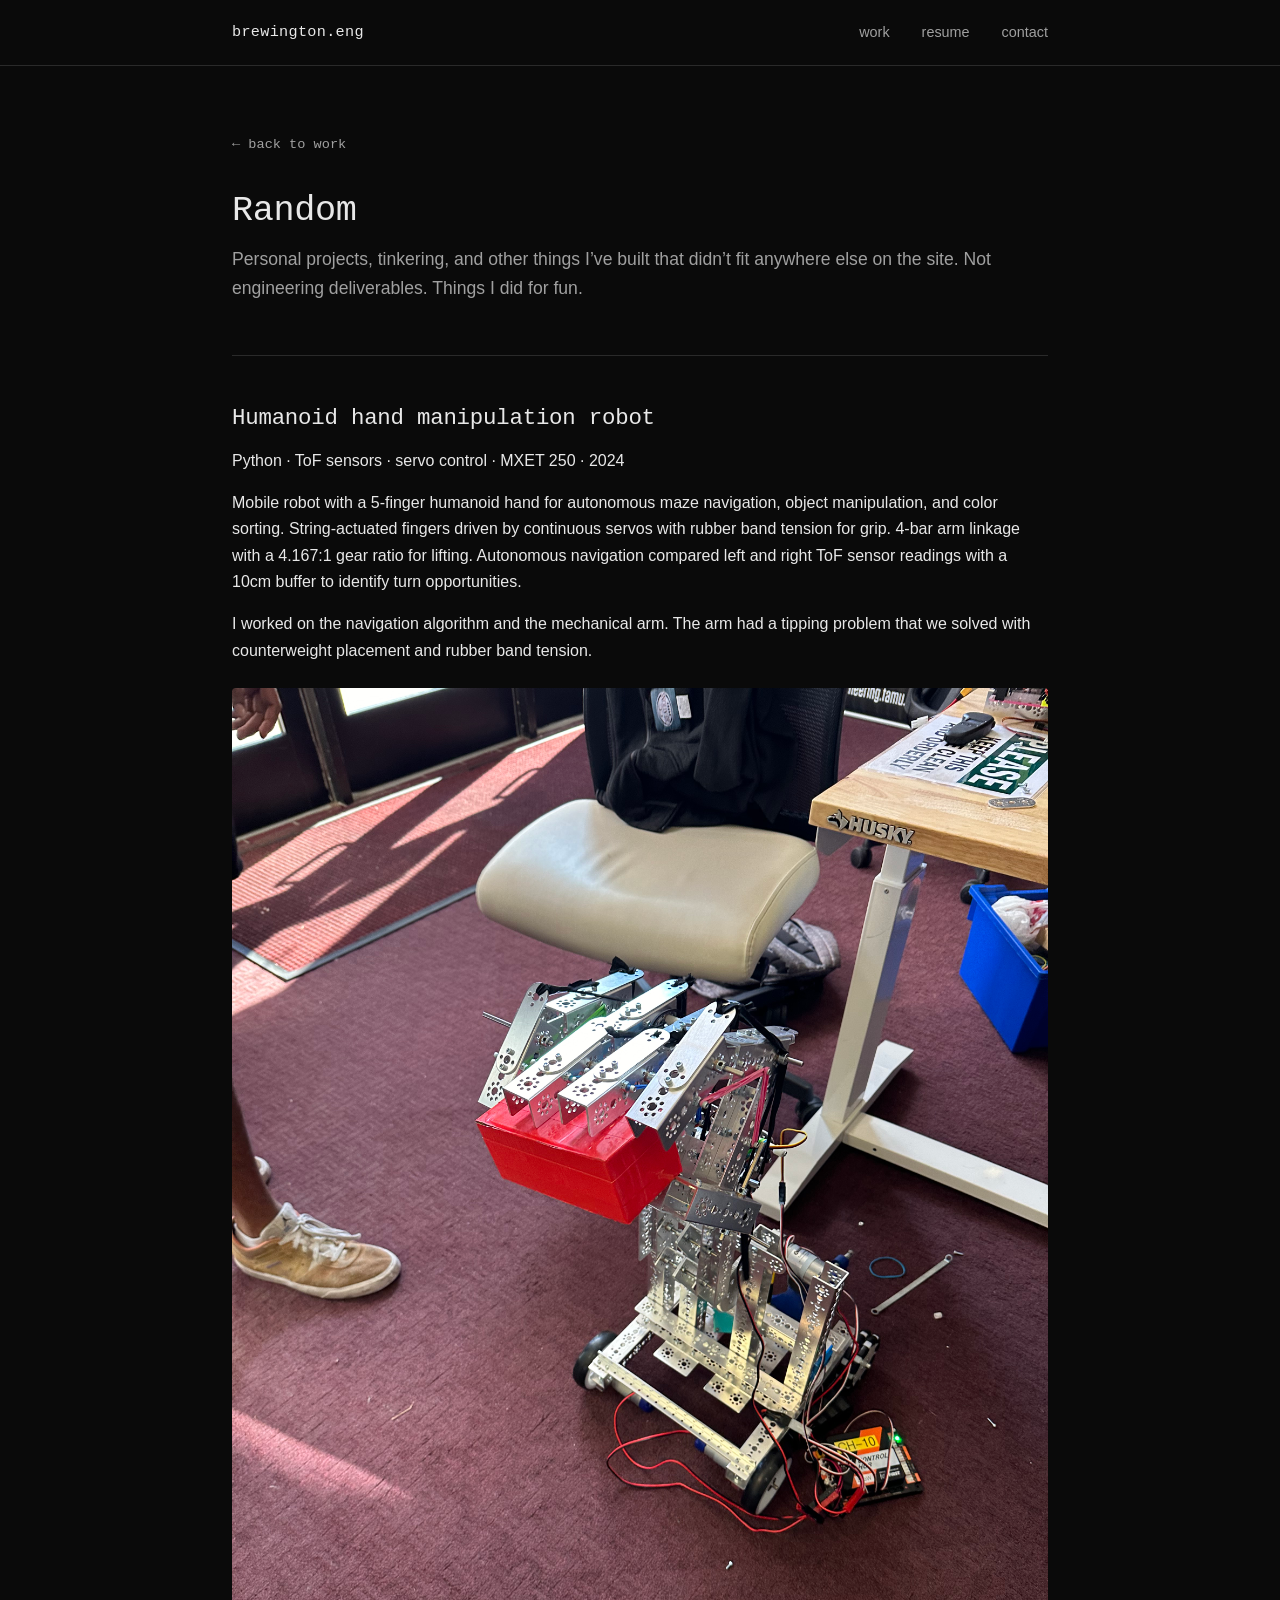
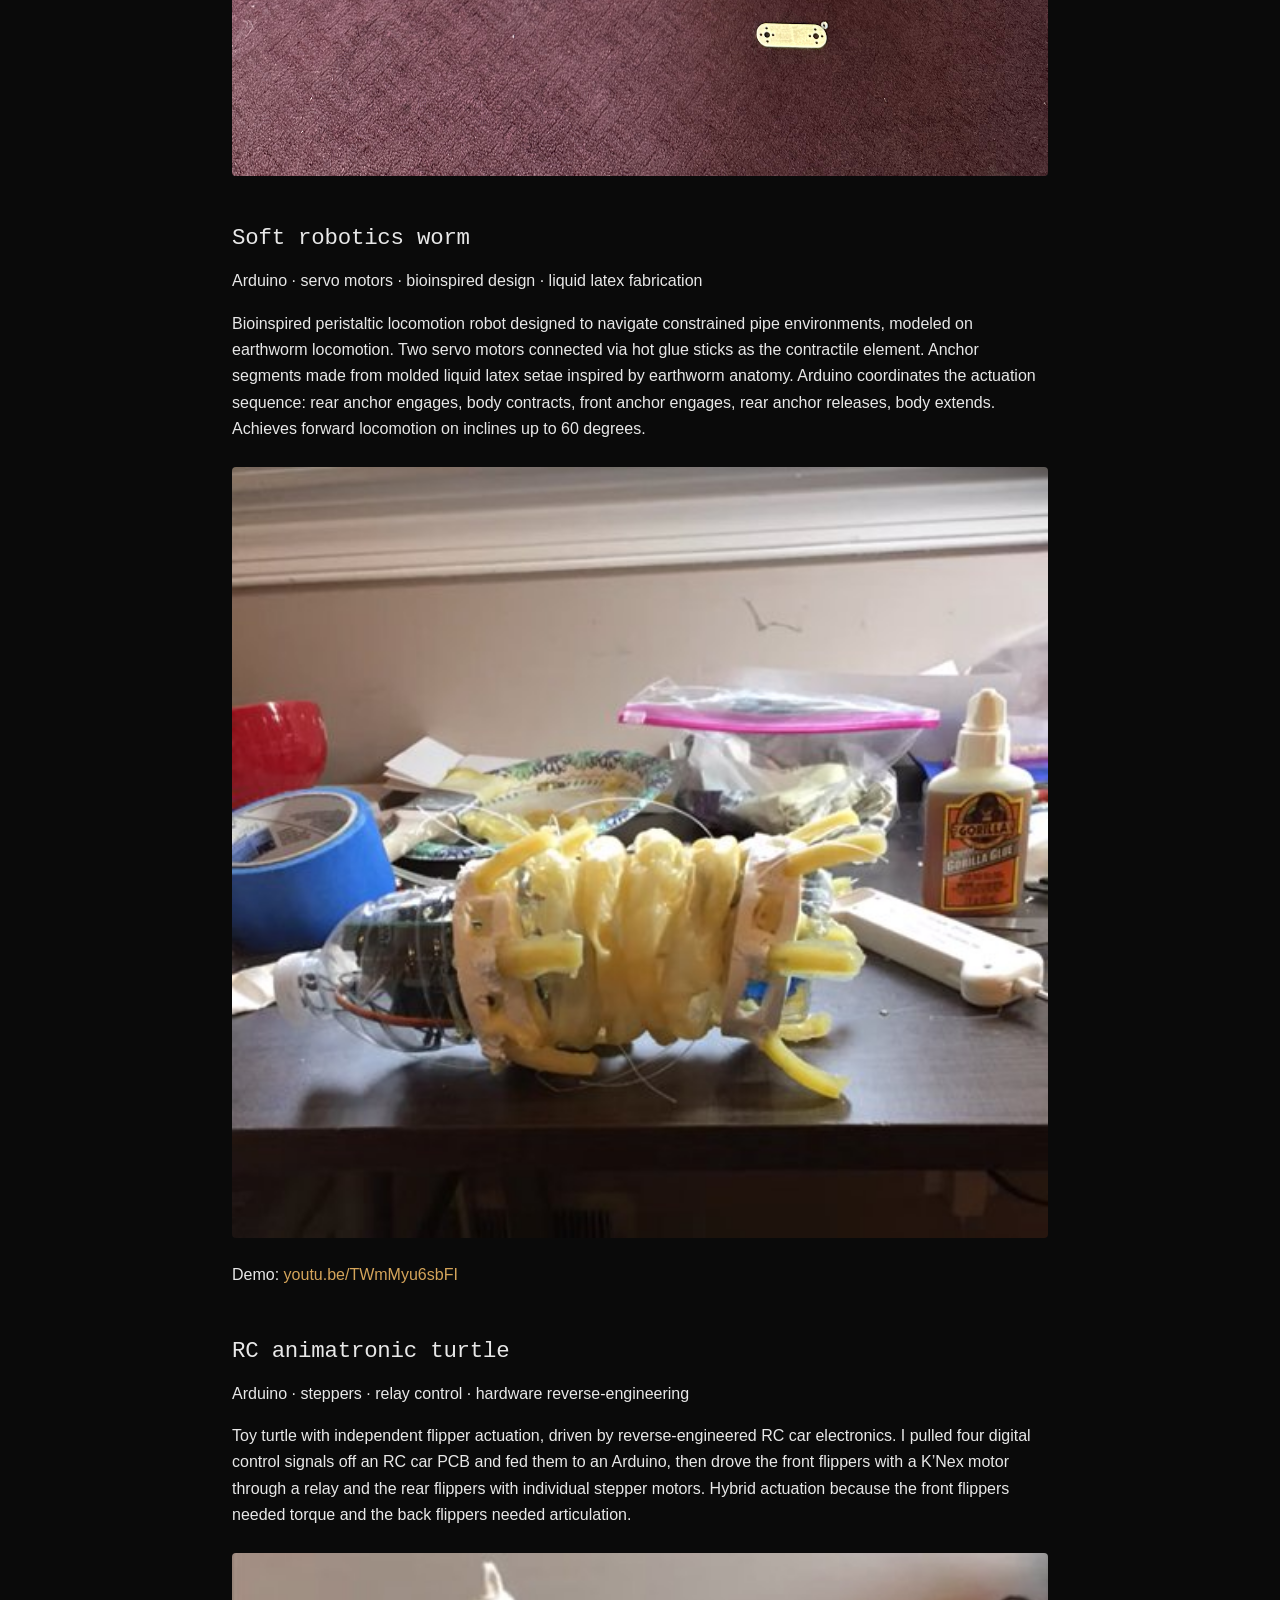
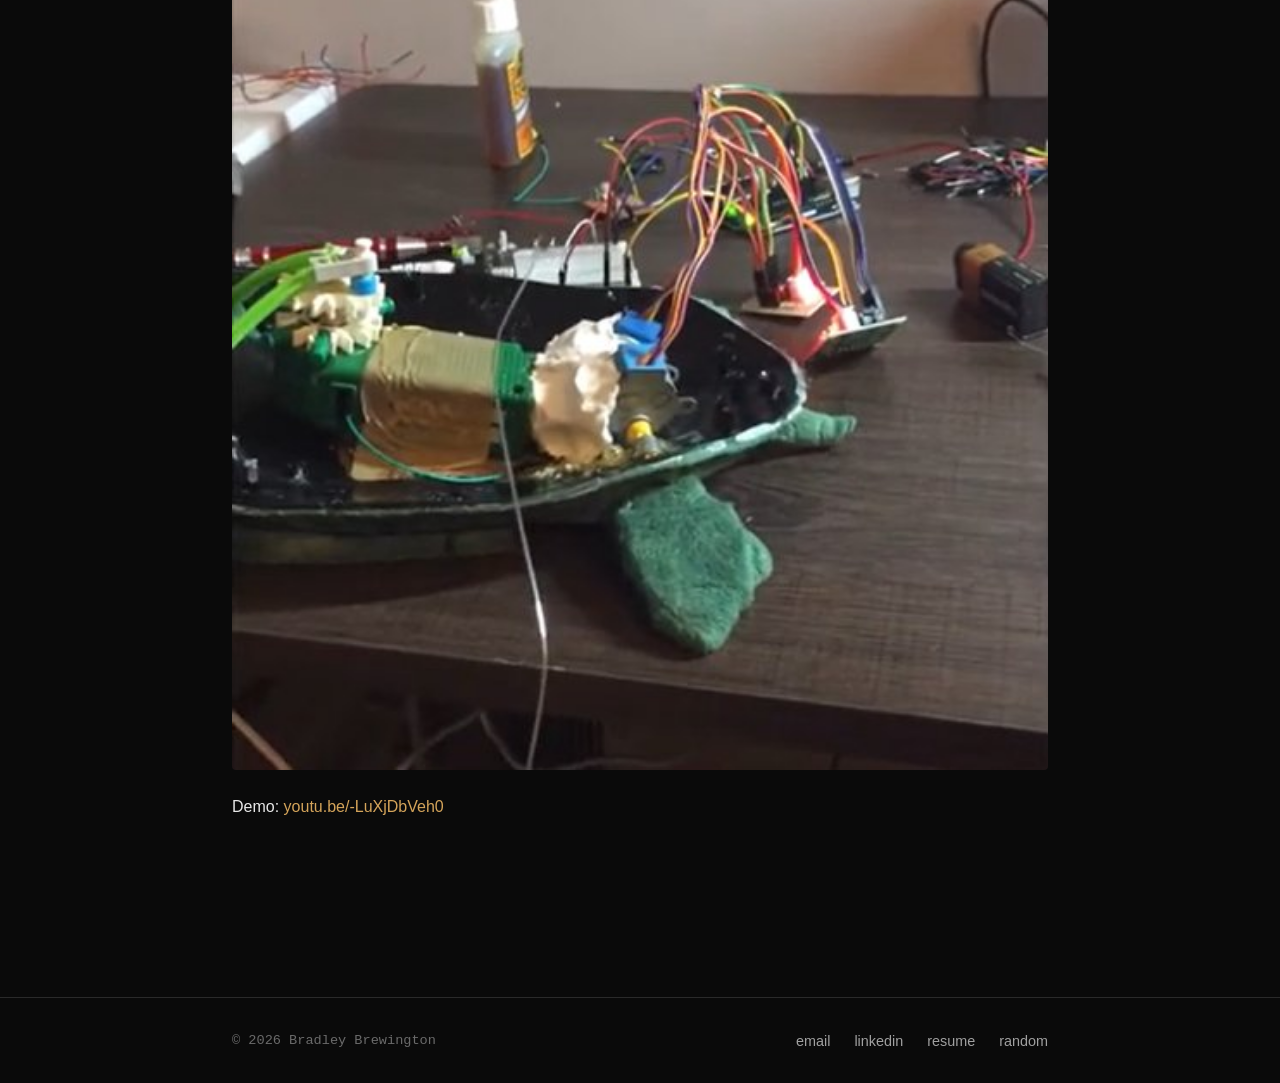
==== random.html @ 6323b7ec "Initial portfolio commit" ====
<!DOCTYPE html>
<html lang="en">
<head>
  <meta charset="UTF-8">
  <meta name="viewport" content="width=device-width, initial-scale=1.0">
  <title>Random — Bradley Brewington</title>
  <link rel="stylesheet" href="css/style.css">
</head>
<body>
  <header class="site-header">
    <div class="container">
      <a href="index.html" class="brand">brewington.eng</a>
      <nav class="site-nav">
        <a href="index.html">work</a>
        <a href="resume.html">resume</a>
        <a href="contact.html">contact</a>
      </nav>
    </div>
  </header>

  <main>
    <section class="container">
      <a href="index.html" class="back-link">&larr; back to work</a>

      <div class="project-header">
        <h1>Random</h1>
        <p class="summary">
          Personal projects, tinkering, and other things I&rsquo;ve built that didn&rsquo;t fit
          anywhere else on the site. Not engineering deliverables. Things I did for fun.
        </p>
      </div>

      <h2>Humanoid hand manipulation robot</h2>
      <p class="role">Python &middot; ToF sensors &middot; servo control &middot; MXET 250 &middot; 2024</p>
      <p>
        Mobile robot with a 5-finger humanoid hand for autonomous maze navigation, object
        manipulation, and color sorting. String-actuated fingers driven by continuous servos
        with rubber band tension for grip. 4-bar arm linkage with a 4.167:1 gear ratio for
        lifting. Autonomous navigation compared left and right ToF sensor readings with a
        10cm buffer to identify turn opportunities.
      </p>
      <p>
        I worked on the navigation algorithm and the mechanical arm. The arm had a tipping
        problem that we solved with counterweight placement and rubber band tension.
      </p>

      <figure>
        <img src="images/humanoid-hand.jpg" alt="Mobile robot with a 5-finger humanoid hand attached to a 4-bar linkage arm, posed on the lab floor">
      </figure>

      <h2>Soft robotics worm</h2>
      <p class="role">Arduino &middot; servo motors &middot; bioinspired design &middot; liquid latex fabrication</p>
      <p>
        Bioinspired peristaltic locomotion robot designed to navigate constrained pipe
        environments, modeled on earthworm locomotion. Two servo motors connected via hot
        glue sticks as the contractile element. Anchor segments made from molded liquid latex
        setae inspired by earthworm anatomy. Arduino coordinates the actuation sequence:
        rear anchor engages, body contracts, front anchor engages, rear anchor releases,
        body extends. Achieves forward locomotion on inclines up to 60 degrees.
      </p>

      <figure>
        <img src="images/random-worm.png" alt="Assembled soft robotics worm on a bench, showing the segmented latex body wrapped around two servo motors with a clear plastic head section">
      </figure>

      <p>
        Demo: <a href="https://youtu.be/TWmMyu6sbFI" target="_blank" rel="noopener">youtu.be/TWmMyu6sbFI</a>
      </p>

      <h2>RC animatronic turtle</h2>
      <p class="role">Arduino &middot; steppers &middot; relay control &middot; hardware reverse-engineering</p>
      <p>
        Toy turtle with independent flipper actuation, driven by reverse-engineered RC car
        electronics. I pulled four digital control signals off an RC car PCB and fed them to
        an Arduino, then drove the front flippers with a K&rsquo;Nex motor through a relay and
        the rear flippers with individual stepper motors. Hybrid actuation because the front
        flippers needed torque and the back flippers needed articulation.
      </p>

      <figure>
        <img src="images/random-turtle.png" alt="Toy turtle shell opened up showing the Arduino, breadboard, relay, and stepper motor wiring inside">
      </figure>

      <p>
        Demo: <a href="https://youtu.be/-LuXjDbVeh0" target="_blank" rel="noopener">youtu.be/-LuXjDbVeh0</a>
      </p>
    </section>
  </main>

  <footer class="site-footer">
    <div class="container">
      <div class="copy">&copy; 2026 Bradley Brewington</div>
      <div class="links">
        <a href="mailto:bmbrewington4@gmail.com">email</a>
        <a href="https://linkedin.com/in/bradleybrewington" target="_blank" rel="noopener">linkedin</a>
        <a href="resume.html">resume</a>
        <a href="random.html">random</a>
      </div>
    </div>
  </footer>
</body>
</html>
---- css/style.css ----
/* ===== Base / Reset ===== */
*, *::before, *::after { box-sizing: border-box; margin: 0; padding: 0; }

:root {
  --bg: #0a0a0a;
  --bg-elev: #141414;
  --bg-hover: #1c1c1c;
  --border: #2a2a2a;
  --border-strong: #3a3a3a;
  --text: #e8e8e8;
  --text-muted: #a0a0a0;
  --text-dim: #6a6a6a;
  --accent: #d4a45a;       /* muted amber — engineering / brass */
  --accent-dim: #8a6c3c;
  --max-width: 880px;
  --side-pad: 2rem;
}

html, body {
  background: var(--bg);
  color: var(--text);
  font-family: -apple-system, BlinkMacSystemFont, "Segoe UI", "Inter", "Helvetica Neue", Arial, sans-serif;
  font-size: 16px;
  line-height: 1.65;
  -webkit-font-smoothing: antialiased;
}

::selection { background: var(--accent); color: var(--bg); }

/* ===== Typography ===== */
h1, h2, h3, h4 {
  font-family: "JetBrains Mono", "SF Mono", Menlo, Consolas, monospace;
  font-weight: 500;
  letter-spacing: -0.01em;
  line-height: 1.25;
}

h1 { font-size: 2.2rem; margin-bottom: 0.75rem; }
h2 { font-size: 1.4rem; margin-top: 3rem; margin-bottom: 1rem; color: var(--text); }
h3 { font-size: 1.1rem; margin-top: 2rem; margin-bottom: 0.5rem; color: var(--text); }
h4 { font-size: 0.95rem; color: var(--text-muted); text-transform: uppercase; letter-spacing: 0.08em; margin-bottom: 0.5rem; }

p { margin-bottom: 1rem; color: var(--text); }
p.lede { font-size: 1.15rem; color: var(--text-muted); margin-bottom: 1.5rem; line-height: 1.6; }

a { color: var(--accent); text-decoration: none; border-bottom: 1px solid transparent; transition: border-color 120ms ease; }
a:hover { border-bottom-color: var(--accent); }

code, .mono { font-family: "JetBrains Mono", "SF Mono", Menlo, Consolas, monospace; font-size: 0.92em; color: var(--accent); }

ul { list-style: none; padding-left: 0; }
ul.bulleted { padding-left: 1.2rem; list-style: disc; }
ul.bulleted li { color: var(--text); margin-bottom: 0.4rem; }

/* ===== Layout ===== */
.container {
  max-width: var(--max-width);
  margin: 0 auto;
  padding: 0 var(--side-pad);
}

main { padding: 4rem 0 6rem; }

/* ===== Header / Nav ===== */
.site-header {
  border-bottom: 1px solid var(--border);
  padding: 1.25rem 0;
}

.site-header .container {
  display: flex;
  justify-content: space-between;
  align-items: center;
}

.site-header .brand {
  font-family: "JetBrains Mono", "SF Mono", Menlo, Consolas, monospace;
  font-weight: 500;
  color: var(--text);
  border-bottom: none;
  font-size: 0.95rem;
  letter-spacing: 0.02em;
}

.site-nav { display: flex; gap: 2rem; }
.site-nav a {
  color: var(--text-muted);
  font-size: 0.9rem;
  border-bottom: none;
  transition: color 120ms ease;
}
.site-nav a:hover { color: var(--accent); border-bottom: none; }
.site-nav a.active { color: var(--accent); }

/* ===== Hero (homepage) ===== */
.hero { padding: 5rem 0 2rem; }
.hero .name { font-size: 2.6rem; margin-bottom: 0.25rem; }
.hero .tagline {
  font-family: "JetBrains Mono", "SF Mono", Menlo, Consolas, monospace;
  color: var(--accent);
  font-size: 1rem;
  letter-spacing: 0.02em;
  margin-bottom: 1.25rem;
}
.hero .intro { color: var(--text-muted); font-size: 1.05rem; max-width: 640px; line-height: 1.7; }

/* ===== Project cards (homepage list) ===== */
.project-list { display: flex; flex-direction: column; gap: 0; margin-top: 1rem; }
.project-card {
  display: block;
  padding: 1.75rem 0;
  border-bottom: 1px solid var(--border);
  text-decoration: none;
  color: var(--text);
  border-bottom-color: var(--border);
  transition: padding-left 200ms ease, border-bottom-color 200ms ease;
}
.project-card:hover {
  padding-left: 0.5rem;
  border-bottom-color: var(--border-strong);
}
.project-card:hover .project-card-title { color: var(--accent); }

.project-card-meta {
  display: flex;
  justify-content: space-between;
  align-items: baseline;
  margin-bottom: 0.5rem;
}
.project-card-title {
  font-family: "JetBrains Mono", "SF Mono", Menlo, Consolas, monospace;
  font-size: 1.15rem;
  font-weight: 500;
  color: var(--text);
  transition: color 200ms ease;
}
.project-card-date { font-size: 0.85rem; color: var(--text-dim); }
.project-card-summary { color: var(--text-muted); font-size: 0.95rem; line-height: 1.55; }
.project-card-stack {
  font-family: "JetBrains Mono", "SF Mono", Menlo, Consolas, monospace;
  font-size: 0.8rem;
  color: var(--text-dim);
  margin-top: 0.6rem;
  letter-spacing: 0.02em;
}

/* ===== Project page ===== */
.project-header { padding-bottom: 2rem; border-bottom: 1px solid var(--border); margin-bottom: 2rem; }
.project-header .role {
  font-family: "JetBrains Mono", "SF Mono", Menlo, Consolas, monospace;
  color: var(--accent);
  font-size: 0.9rem;
  margin-bottom: 0.75rem;
  letter-spacing: 0.02em;
}
.project-header .summary { color: var(--text-muted); font-size: 1.1rem; margin-bottom: 1.25rem; }

.fact-grid {
  display: grid;
  grid-template-columns: repeat(auto-fit, minmax(150px, 1fr));
  gap: 1.5rem;
  padding: 1.25rem 0;
  border-top: 1px solid var(--border);
  border-bottom: 1px solid var(--border);
}
.fact-grid dt {
  font-family: "JetBrains Mono", "SF Mono", Menlo, Consolas, monospace;
  font-size: 0.75rem;
  color: var(--text-dim);
  text-transform: uppercase;
  letter-spacing: 0.08em;
  margin-bottom: 0.3rem;
}
.fact-grid dd { font-size: 0.9rem; color: var(--text); }

/* ===== Image placeholders ===== */
.image-placeholder {
  background: var(--bg-elev);
  border: 1px dashed var(--border-strong);
  border-radius: 4px;
  padding: 3rem 1.5rem;
  text-align: center;
  color: var(--text-dim);
  font-family: "JetBrains Mono", "SF Mono", Menlo, Consolas, monospace;
  font-size: 0.85rem;
  margin: 1.5rem 0;
}
.image-placeholder strong { display: block; color: var(--text-muted); margin-bottom: 0.5rem; }

figure { margin: 1.5rem 0; }
figure img { width: 100%; border-radius: 4px; display: block; }
figcaption {
  margin-top: 0.5rem;
  font-size: 0.85rem;
  color: var(--text-dim);
  font-family: "JetBrains Mono", "SF Mono", Menlo, Consolas, monospace;
}

/* ===== Footer ===== */
.site-footer {
  border-top: 1px solid var(--border);
  padding: 2rem 0;
  margin-top: 4rem;
}
.site-footer .container {
  display: flex;
  justify-content: space-between;
  align-items: center;
  flex-wrap: wrap;
  gap: 1rem;
}
.site-footer .copy { font-size: 0.85rem; color: var(--text-dim); font-family: "JetBrains Mono", "SF Mono", Menlo, Consolas, monospace; }
.site-footer .links { display: flex; gap: 1.5rem; }
.site-footer .links a { color: var(--text-muted); font-size: 0.9rem; border-bottom: none; }
.site-footer .links a:hover { color: var(--accent); }

/* ===== Contact / About blocks ===== */
.contact-list {
  display: flex;
  flex-direction: column;
  gap: 0.5rem;
  margin-top: 1.5rem;
  font-family: "JetBrains Mono", "SF Mono", Menlo, Consolas, monospace;
}
.contact-list .row { display: flex; gap: 1rem; align-items: baseline; }
.contact-list .label { color: var(--text-dim); font-size: 0.85rem; min-width: 90px; }
.contact-list .value { color: var(--text); font-size: 0.95rem; }

/* ===== Back link ===== */
.back-link {
  display: inline-block;
  font-family: "JetBrains Mono", "SF Mono", Menlo, Consolas, monospace;
  font-size: 0.85rem;
  color: var(--text-muted);
  margin-bottom: 2rem;
  border-bottom: none;
}
.back-link:hover { color: var(--accent); border-bottom: none; }

/* ===== Responsive ===== */
@media (max-width: 640px) {
  :root { --side-pad: 1.25rem; }
  .hero .name { font-size: 2rem; }
  h1 { font-size: 1.8rem; }
  .site-nav { gap: 1.2rem; }
  .site-nav a { font-size: 0.85rem; }
  main { padding: 2rem 0 4rem; }
  .hero { padding: 2.5rem 0 1.5rem; }
}
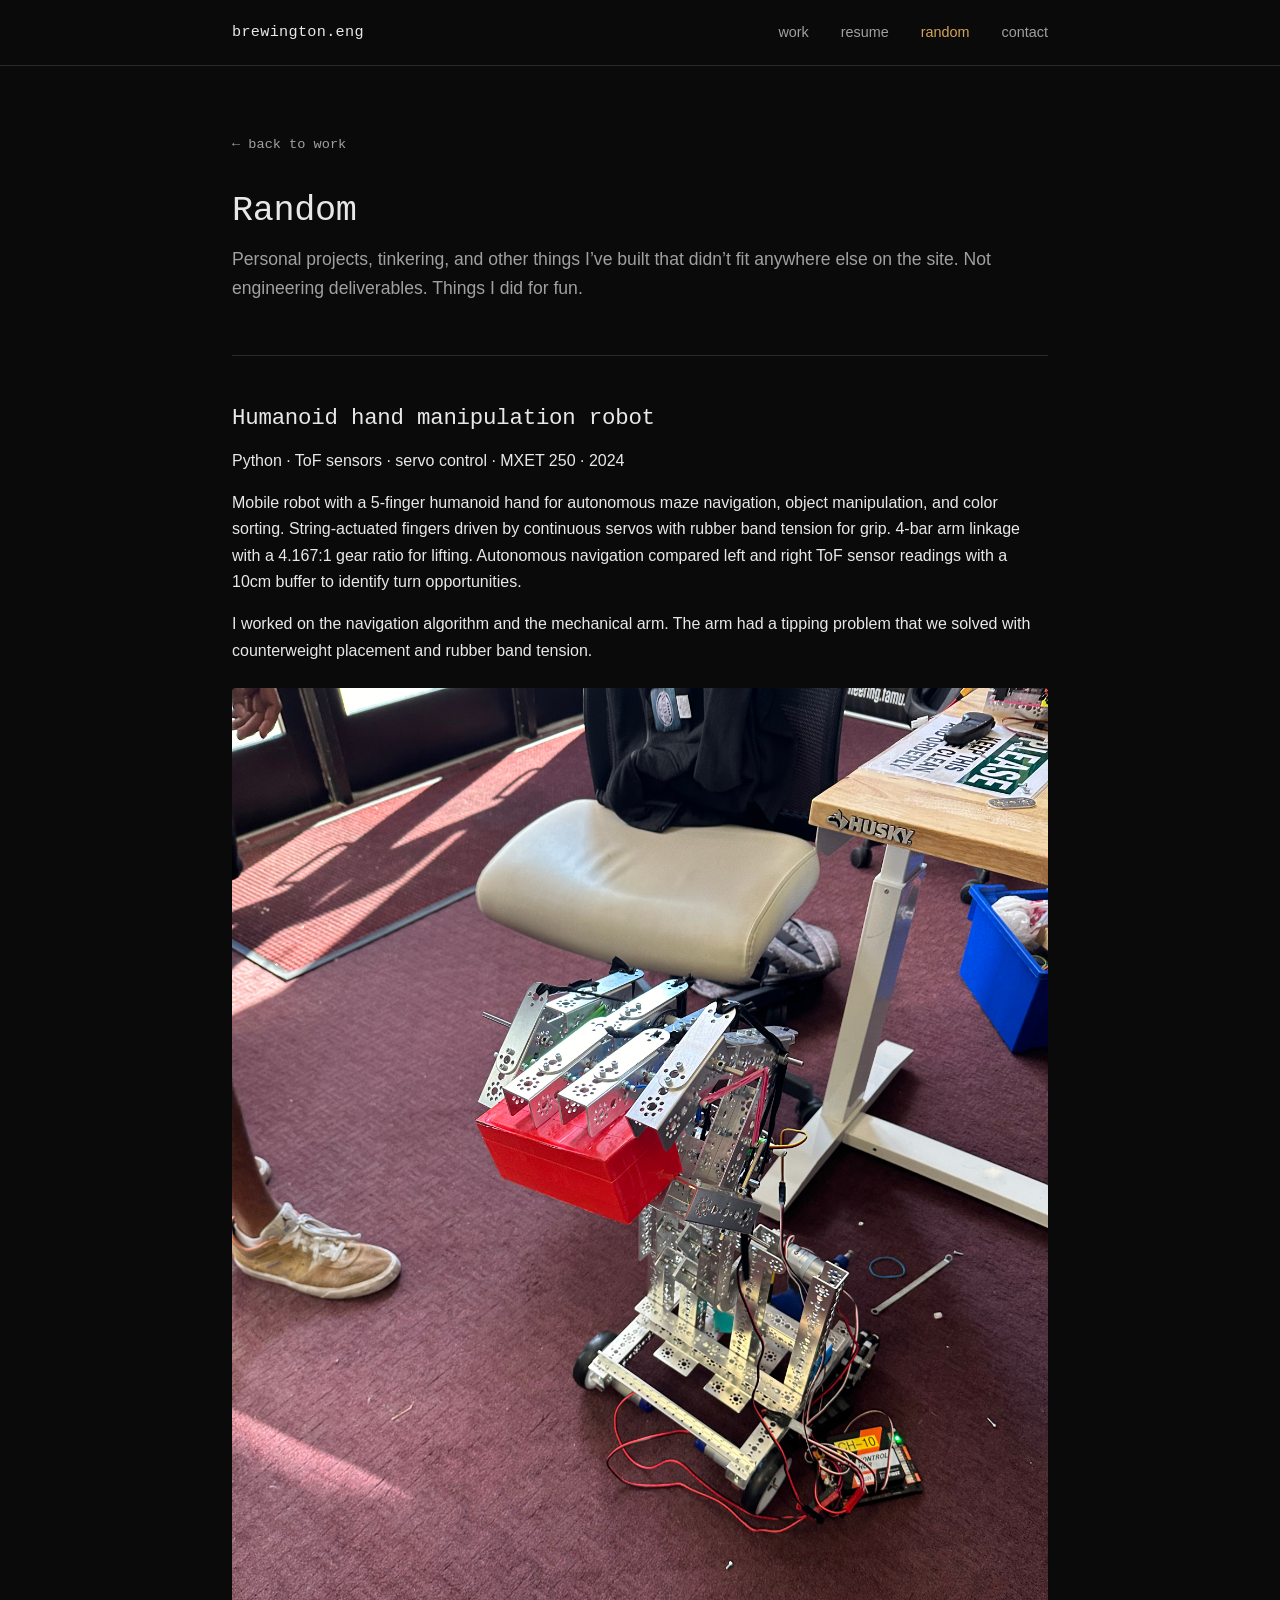
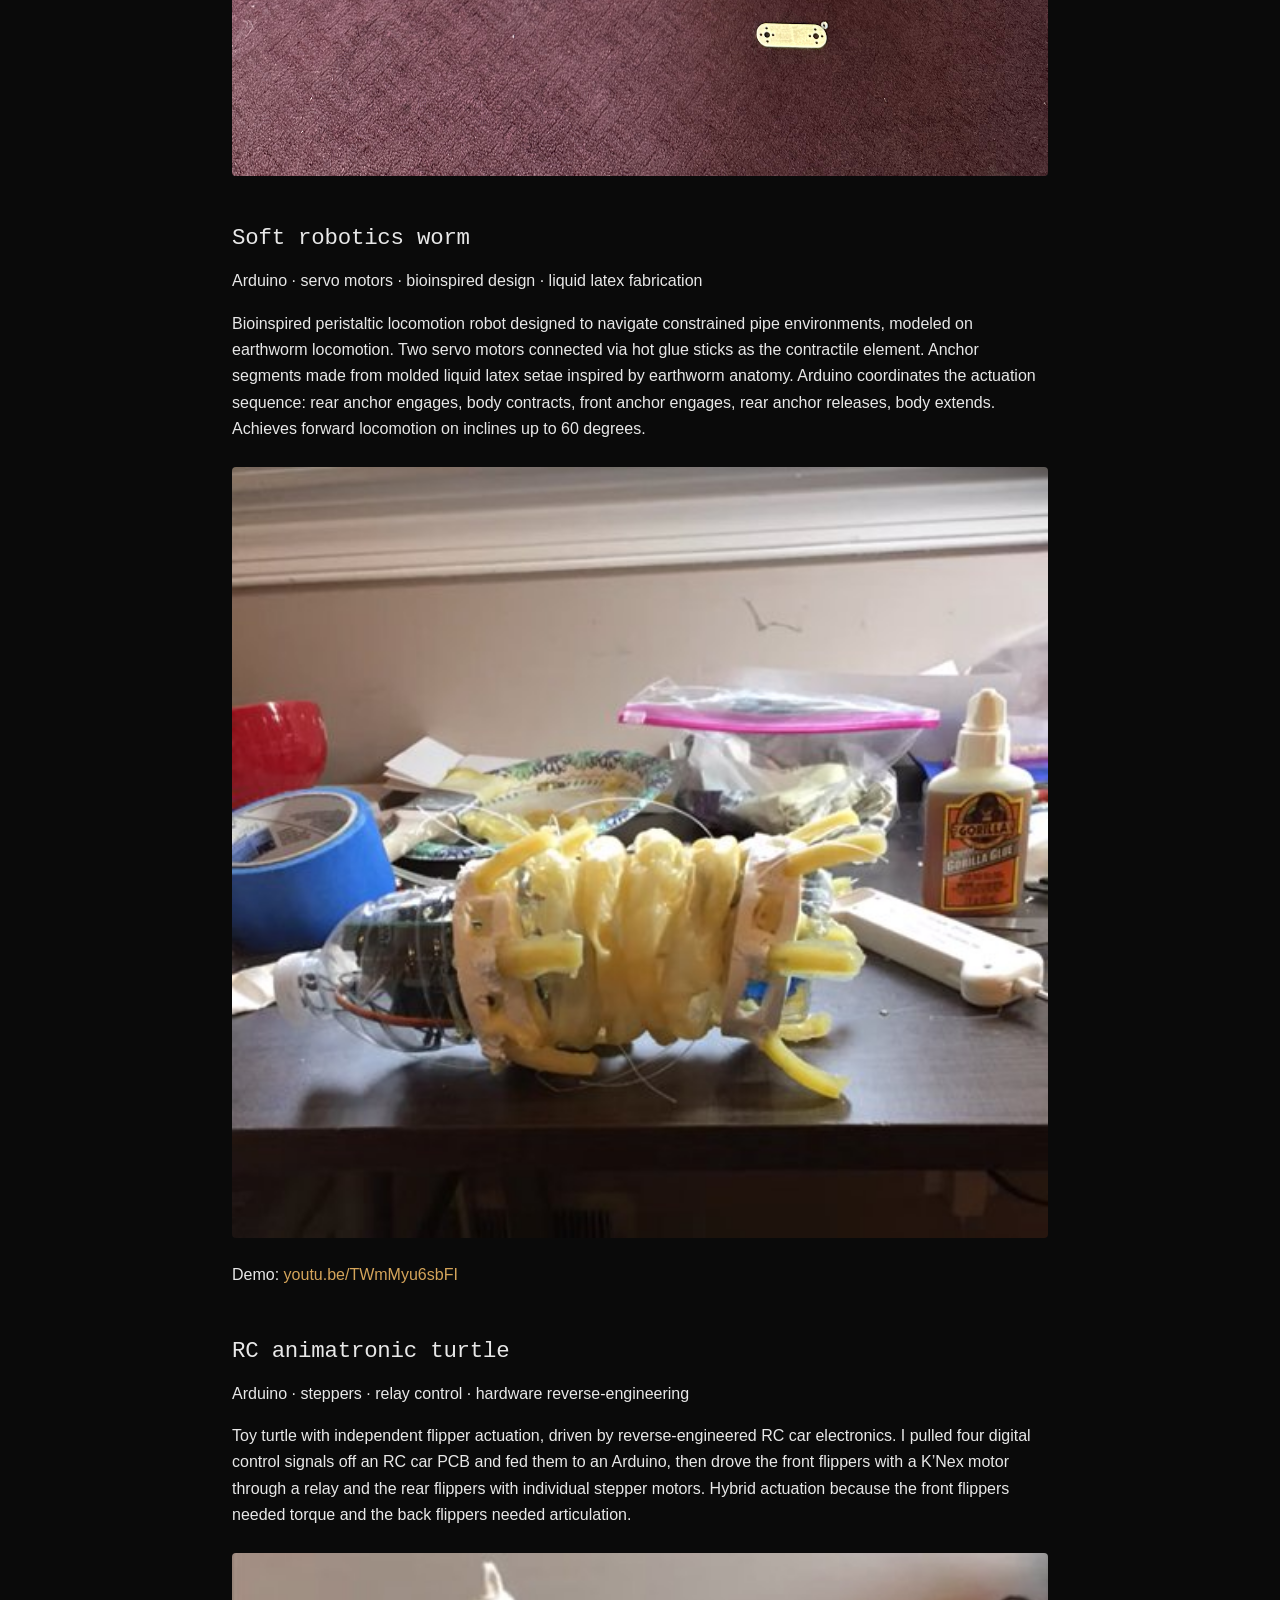
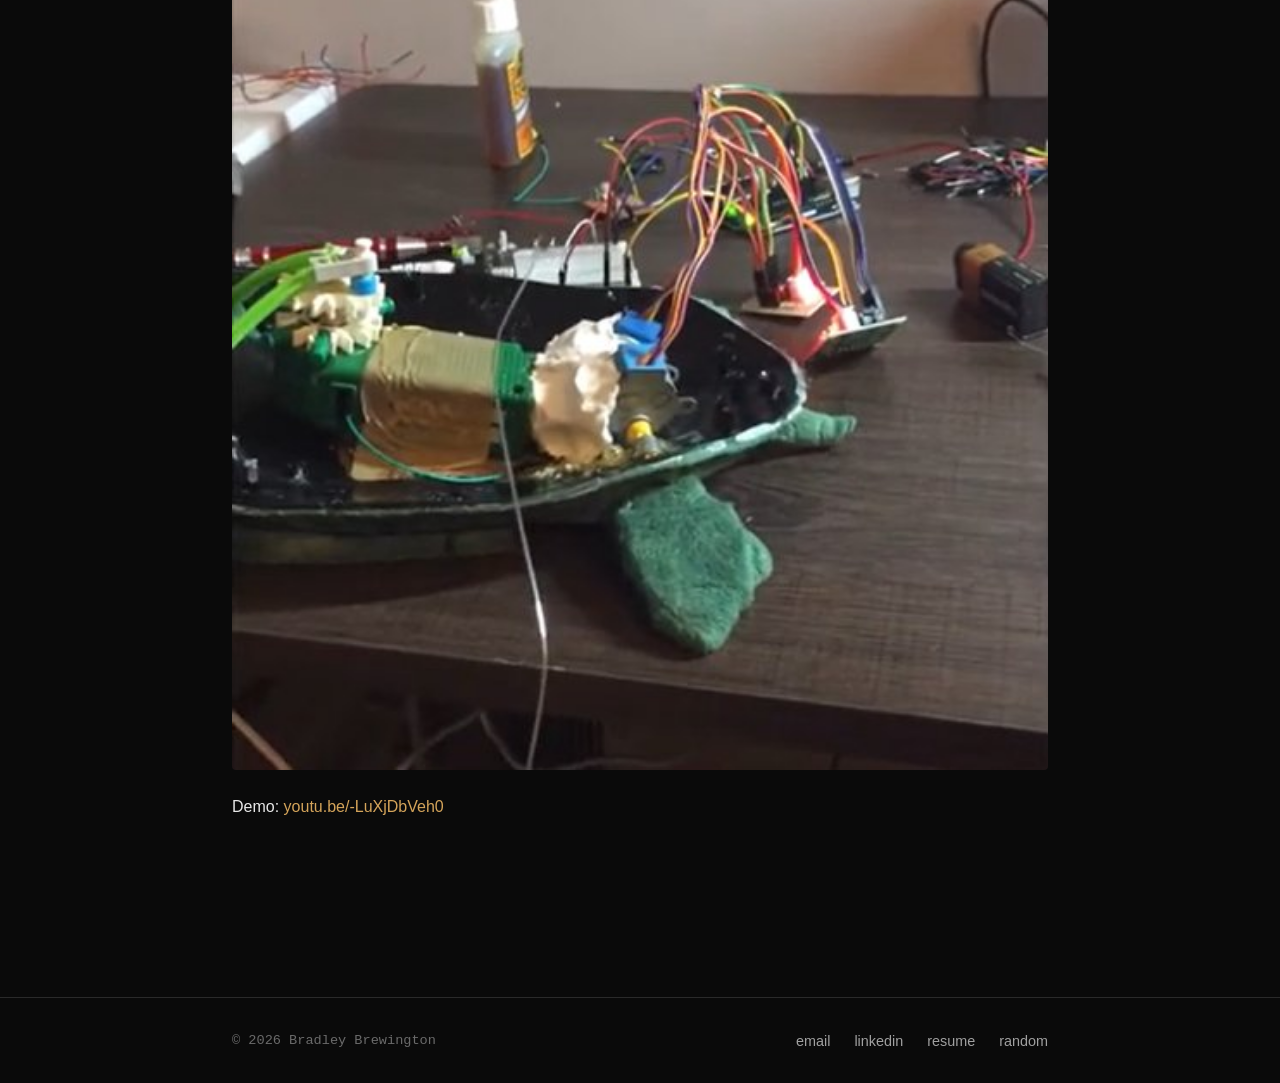
==== commit 390557b8: "Clean up portfolio: fix nav consistency, refresh README, tighten framing - Standardize top nav acros" ====
--- a/random.html
+++ b/random.html
@@ -13,6 +13,7 @@
       <nav class="site-nav">
         <a href="index.html">work</a>
         <a href="resume.html">resume</a>
+        <a href="random.html" class="active">random</a>
         <a href="contact.html">contact</a>
       </nav>
     </div>
